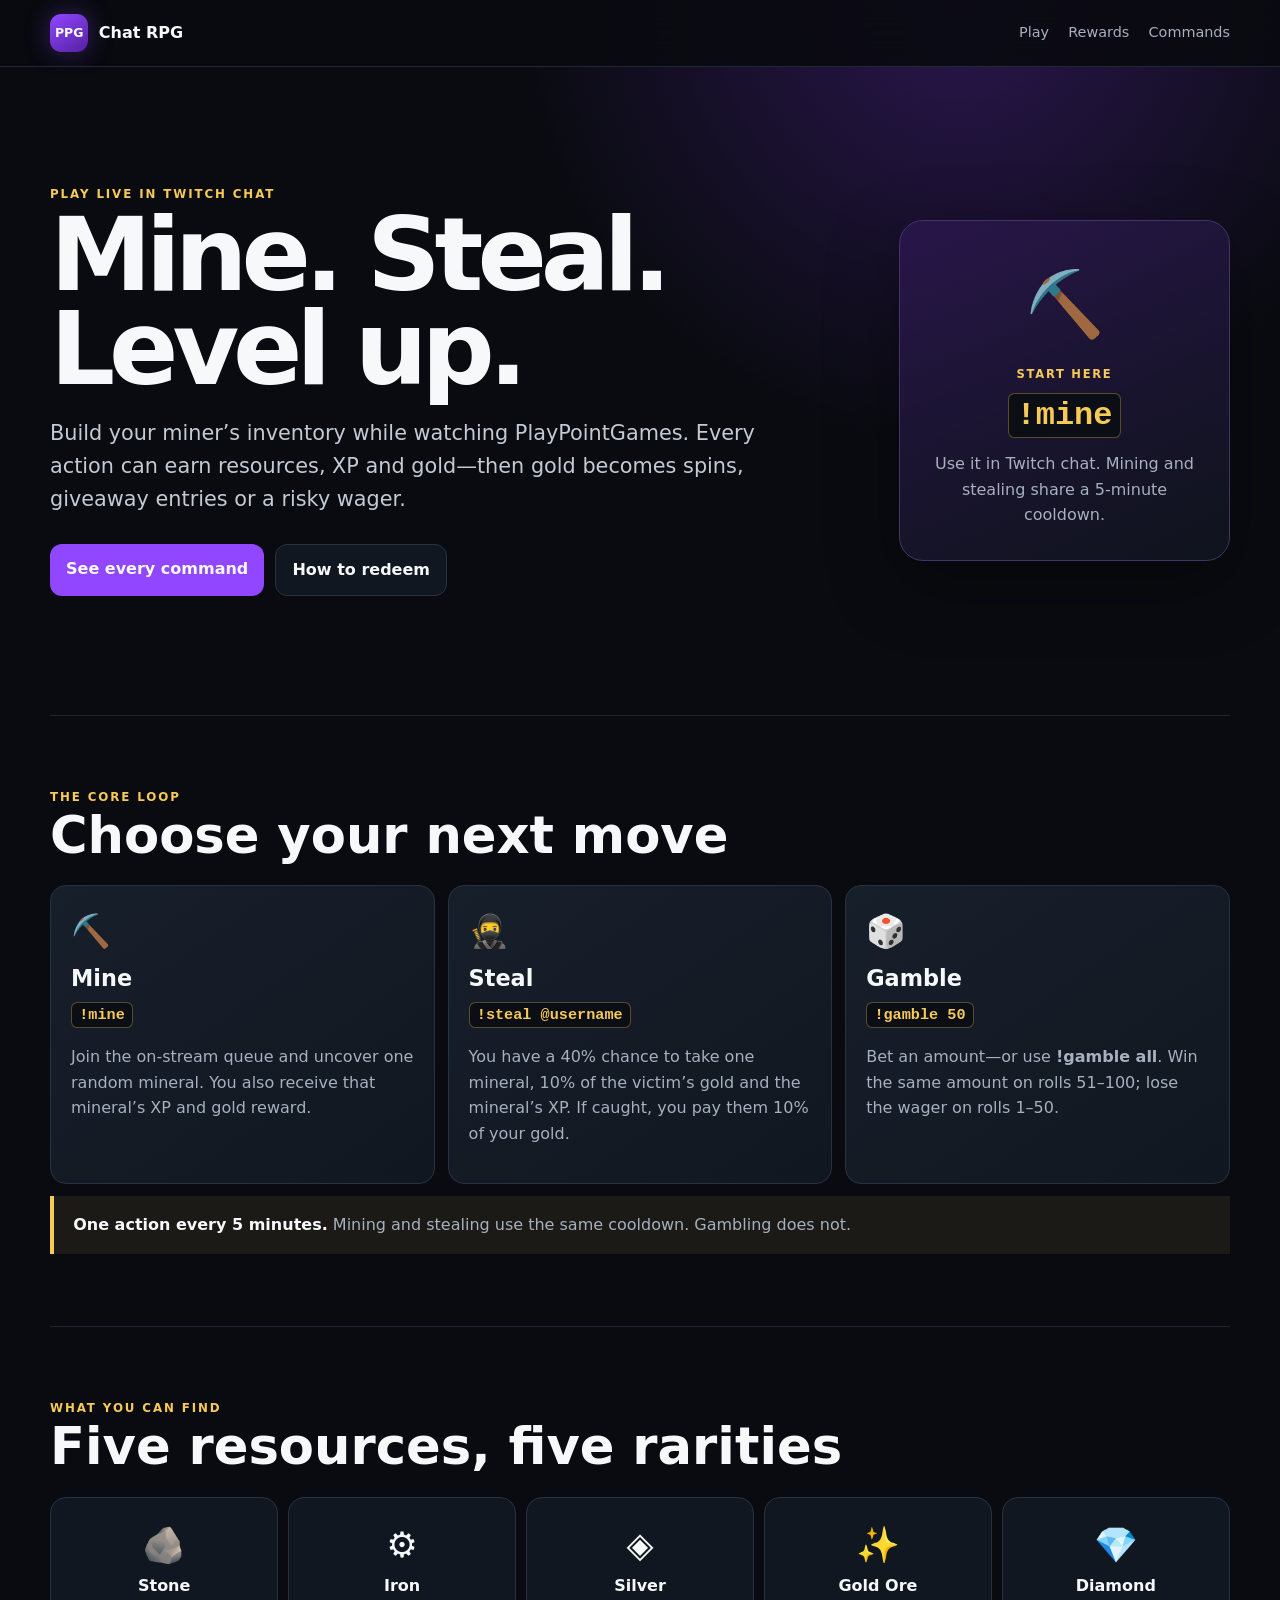
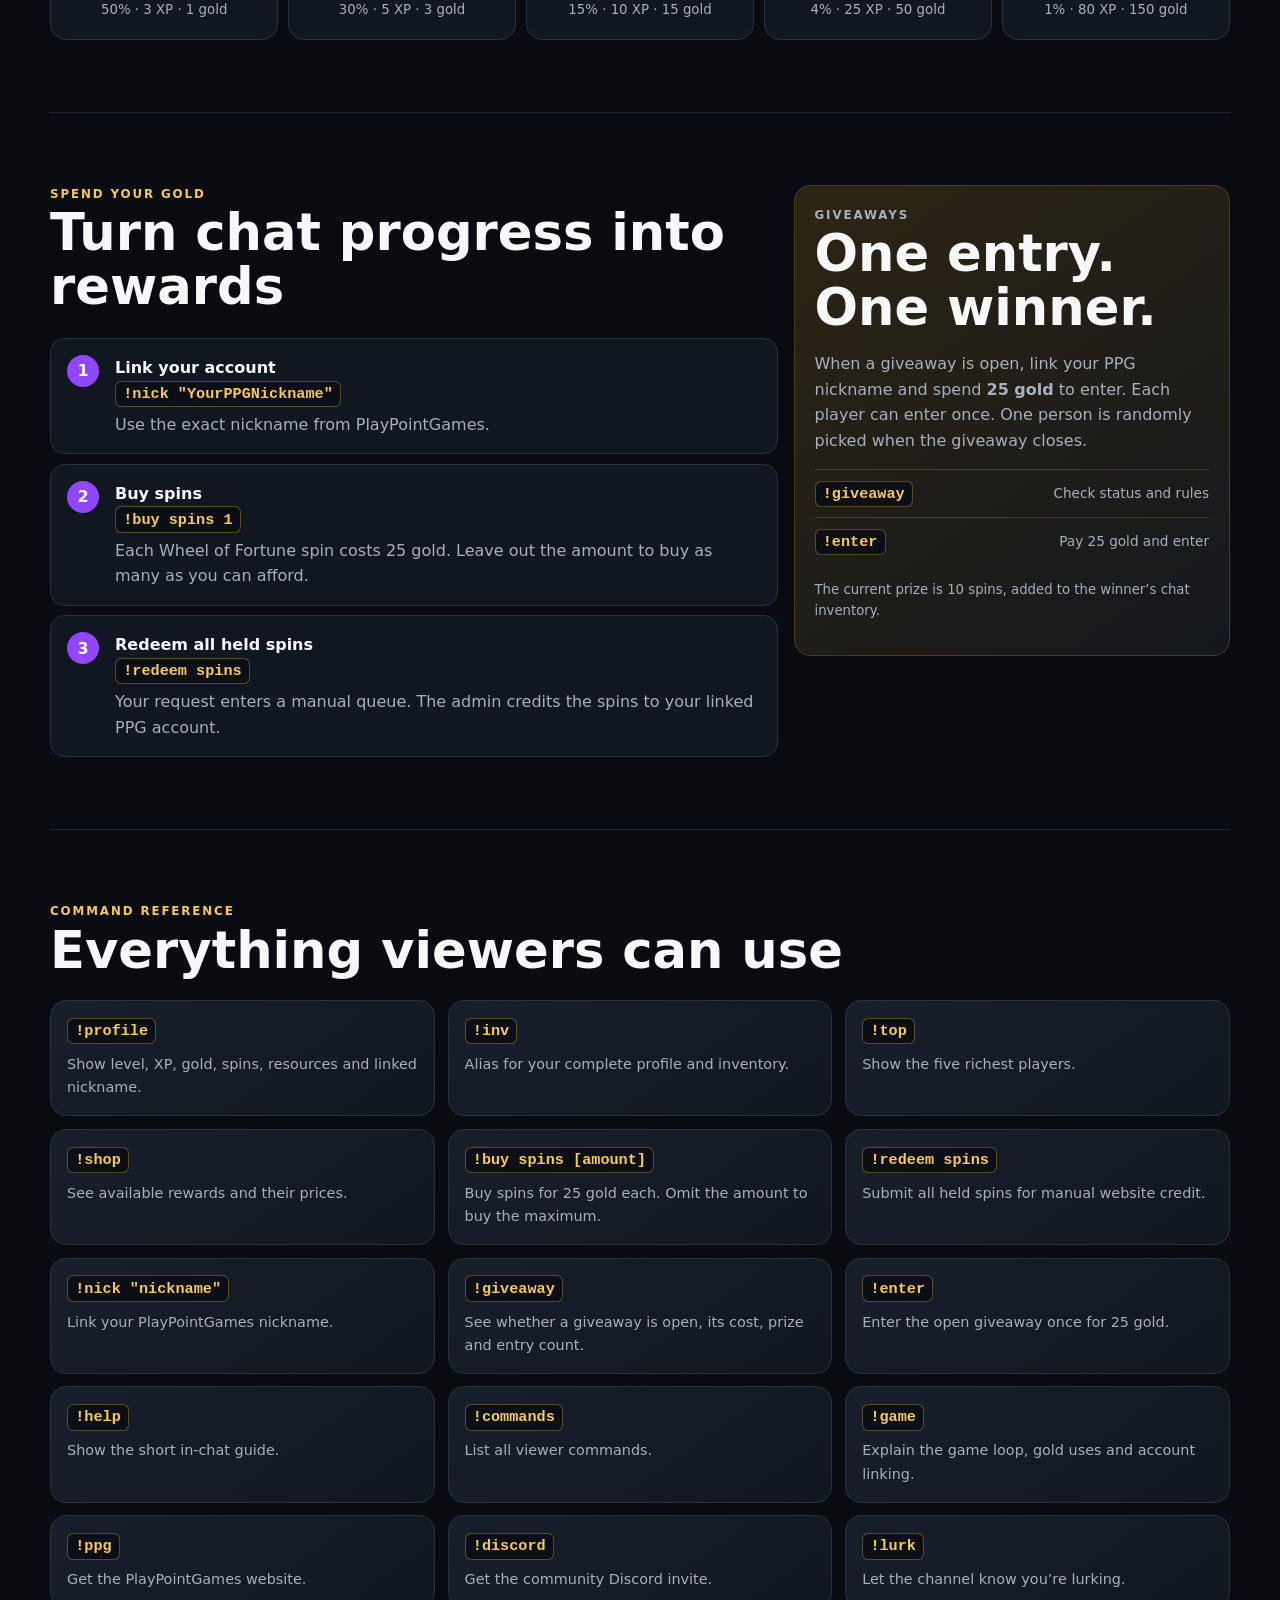
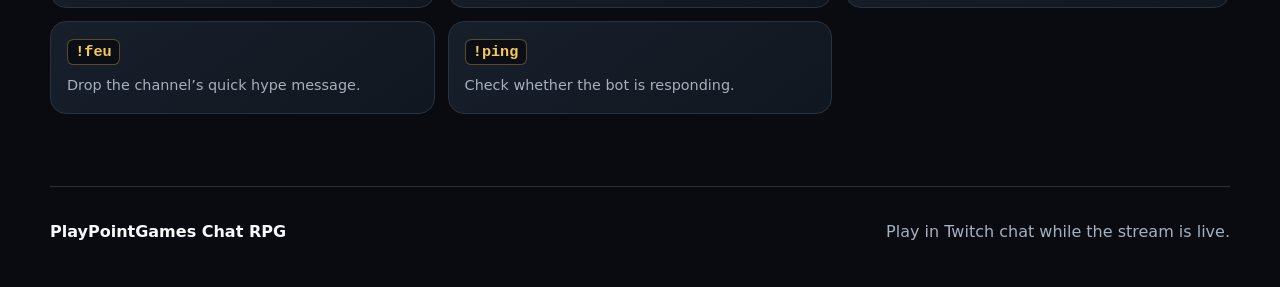
==== index.html @ ea5f5c4d "0.1 Twitch Panel + Page" ====
<!doctype html>
<html lang="en">
<head>
  <meta charset="utf-8">
  <meta name="viewport" content="width=device-width, initial-scale=1">
  <meta name="description" content="How to play the PlayPointGames Twitch chat mining RPG: mine, steal, level up, gamble, enter giveaways, buy spins and redeem them.">
  <meta name="theme-color" content="#0b0d12">
  <title>PlayPointGames Chat RPG Guide</title>
  <link rel="stylesheet" href="./game-guide.css">
</head>
<body>
  <header class="site-header">
    <a class="brand" href="#top" aria-label="PlayPointGames Chat RPG home"><span class="brand-mark">PPG</span><span>Chat RPG</span></a>
    <nav aria-label="Guide sections"><a href="#play">Play</a><a href="#rewards">Rewards</a><a href="#commands">Commands</a></nav>
  </header>

  <main id="top">
    <section class="hero">
      <div class="hero-copy">
        <p class="eyebrow">PLAY LIVE IN TWITCH CHAT</p>
        <h1>Mine. Steal. Level up.</h1>
        <p class="lede">Build your miner’s inventory while watching PlayPointGames. Every action can earn resources, XP and gold—then gold becomes spins, giveaway entries or a risky wager.</p>
        <div class="hero-actions"><a class="button primary" href="#commands">See every command</a><a class="button secondary" href="#redeem">How to redeem</a></div>
      </div>
      <div class="action-card" aria-label="Quick start">
        <div class="pickaxe">⛏️</div>
        <p>START HERE</p><code>!mine</code><span>Use it in Twitch chat. Mining and stealing share a 5-minute cooldown.</span>
      </div>
    </section>

    <section id="play" class="section">
      <div class="section-heading"><p class="eyebrow">THE CORE LOOP</p><h2>Choose your next move</h2></div>
      <div class="feature-grid">
        <article><span class="icon">⛏️</span><h3>Mine</h3><code>!mine</code><p>Join the on-stream queue and uncover one random mineral. You also receive that mineral’s XP and gold reward.</p></article>
        <article><span class="icon">🥷</span><h3>Steal</h3><code>!steal @username</code><p>You have a 40% chance to take one mineral, 10% of the victim’s gold and the mineral’s XP. If caught, you pay them 10% of your gold.</p></article>
        <article><span class="icon">🎲</span><h3>Gamble</h3><code>!gamble 50</code><p>Bet an amount—or use <strong>!gamble all</strong>. Win the same amount on rolls 51–100; lose the wager on rolls 1–50.</p></article>
      </div>
      <aside class="rule"><strong>One action every 5 minutes.</strong> Mining and stealing use the same cooldown. Gambling does not.</aside>
    </section>

    <section class="section minerals">
      <div class="section-heading"><p class="eyebrow">WHAT YOU CAN FIND</p><h2>Five resources, five rarities</h2></div>
      <div class="mineral-row">
        <article><span>🪨</span><strong>Stone</strong><small>50% · 3 XP · 1 gold</small></article>
        <article><span>⚙️</span><strong>Iron</strong><small>30% · 5 XP · 3 gold</small></article>
        <article><span>◈</span><strong>Silver</strong><small>15% · 10 XP · 15 gold</small></article>
        <article><span>✨</span><strong>Gold Ore</strong><small>4% · 25 XP · 50 gold</small></article>
        <article><span>💎</span><strong>Diamond</strong><small>1% · 80 XP · 150 gold</small></article>
      </div>
    </section>

    <section id="rewards" class="section split">
      <div>
        <p class="eyebrow">SPEND YOUR GOLD</p><h2>Turn chat progress into rewards</h2>
        <ol class="steps">
          <li><span>1</span><div><strong>Link your account</strong><code>!nick "YourPPGNickname"</code><p>Use the exact nickname from PlayPointGames.</p></div></li>
          <li><span>2</span><div><strong>Buy spins</strong><code>!buy spins 1</code><p>Each Wheel of Fortune spin costs 25 gold. Leave out the amount to buy as many as you can afford.</p></div></li>
          <li id="redeem"><span>3</span><div><strong>Redeem all held spins</strong><code>!redeem spins</code><p>Your request enters a manual queue. The admin credits the spins to your linked PPG account.</p></div></li>
        </ol>
      </div>
      <article class="giveaway-card"><p class="eyebrow">GIVEAWAYS</p><h2>One entry. One winner.</h2><p>When a giveaway is open, link your PPG nickname and spend <strong>25 gold</strong> to enter. Each player can enter once. One person is randomly picked when the giveaway closes.</p><div class="command-pair"><code>!giveaway</code><span>Check status and rules</span></div><div class="command-pair"><code>!enter</code><span>Pay 25 gold and enter</span></div><p class="fine-print">The current prize is 10 spins, added to the winner’s chat inventory.</p></article>
    </section>

    <section id="commands" class="section">
      <div class="section-heading"><p class="eyebrow">COMMAND REFERENCE</p><h2>Everything viewers can use</h2></div>
      <div class="command-grid">
        <article><code>!profile</code><p>Show level, XP, gold, spins, resources and linked nickname.</p></article>
        <article><code>!inv</code><p>Alias for your complete profile and inventory.</p></article>
        <article><code>!top</code><p>Show the five richest players.</p></article>
        <article><code>!shop</code><p>See available rewards and their prices.</p></article>
        <article><code>!buy spins [amount]</code><p>Buy spins for 25 gold each. Omit the amount to buy the maximum.</p></article>
        <article><code>!redeem spins</code><p>Submit all held spins for manual website credit.</p></article>
        <article><code>!nick "nickname"</code><p>Link your PlayPointGames nickname.</p></article>
        <article><code>!giveaway</code><p>See whether a giveaway is open, its cost, prize and entry count.</p></article>
        <article><code>!enter</code><p>Enter the open giveaway once for 25 gold.</p></article>
        <article><code>!help</code><p>Show the short in-chat guide.</p></article>
        <article><code>!commands</code><p>List all viewer commands.</p></article>
        <article><code>!game</code><p>Explain the game loop, gold uses and account linking.</p></article>
        <article><code>!ppg</code><p>Get the PlayPointGames website.</p></article>
        <article><code>!discord</code><p>Get the community Discord invite.</p></article>
        <article><code>!lurk</code><p>Let the channel know you’re lurking.</p></article>
        <article><code>!feu</code><p>Drop the channel’s quick hype message.</p></article>
        <article><code>!ping</code><p>Check whether the bot is responding.</p></article>
      </div>
    </section>
  </main>

  <footer><strong>PlayPointGames Chat RPG</strong><span>Play in Twitch chat while the stream is live.</span></footer>
</body>
</html>
---- game-guide.css ----
:root{color-scheme:dark;--bg:#090b10;--surface:#111720;--surface2:#171f2b;--line:#283342;--text:#f7f8fa;--muted:#a6b0be;--gold:#f7c957;--purple:#9147ff;--green:#6ee7a8;font:16px/1.6 Inter,Segoe UI,system-ui,sans-serif;scroll-behavior:smooth}*{box-sizing:border-box}body{margin:0;background:radial-gradient(circle at 75% 0,#2a164d 0,transparent 28rem),var(--bg);color:var(--text)}a{color:inherit}.site-header{position:sticky;top:0;z-index:10;display:flex;align-items:center;justify-content:space-between;padding:.85rem max(1rem,calc((100% - 1180px)/2));background:rgba(9,11,16,.9);border-bottom:1px solid rgba(40,51,66,.75);backdrop-filter:blur(16px)}.brand{display:flex;align-items:center;gap:.65rem;text-decoration:none;font-weight:800}.brand-mark{display:grid;place-items:center;width:2.4rem;height:2.4rem;border-radius:.7rem;background:linear-gradient(145deg,var(--purple),#5321a0);font-size:.78rem;box-shadow:0 0 24px rgba(145,71,255,.35)}nav{display:flex;gap:1.2rem}nav a{color:var(--muted);font-size:.9rem;text-decoration:none}nav a:hover{color:var(--text)}main{width:min(1180px,calc(100% - 2rem));margin:auto}.hero{min-height:72vh;display:grid;grid-template-columns:minmax(0,1.4fr) minmax(260px,.6fr);align-items:center;gap:clamp(2rem,6vw,6rem);padding:5rem 0}.eyebrow{margin:0;color:var(--gold);font-size:.74rem;font-weight:850;letter-spacing:.16em}.hero h1{max-width:800px;margin:.25rem 0 1rem;font-size:clamp(3rem,8vw,6.8rem);line-height:.92;letter-spacing:-.06em}.lede{max-width:710px;color:#c3cad4;font-size:clamp(1.05rem,2vw,1.3rem)}.hero-actions{display:flex;gap:.7rem;margin-top:1.7rem}.button{padding:.78rem 1rem;border-radius:.75rem;text-decoration:none;font-weight:800}.button.primary{background:var(--purple)}.button.secondary{border:1px solid var(--line);background:var(--surface)}.action-card{display:flex;flex-direction:column;align-items:center;padding:2rem 1.4rem;border:1px solid #443367;border-radius:1.5rem;background:linear-gradient(155deg,rgba(42,22,77,.88),rgba(15,20,28,.95));box-shadow:0 22px 70px rgba(0,0,0,.35)}.pickaxe{font-size:4rem}.action-card p{margin:.6rem 0;color:var(--gold);font-size:.72rem;font-weight:850;letter-spacing:.15em}.action-card code{font-size:2rem}.action-card span{margin-top:.8rem;color:var(--muted);text-align:center}.section{padding:4.5rem 0;border-top:1px solid rgba(40,51,66,.65)}.section-heading{margin-bottom:1.4rem}.section h2{margin:.15rem 0;font-size:clamp(2rem,4vw,3.2rem);line-height:1.05}.feature-grid,.command-grid{display:grid;grid-template-columns:repeat(3,minmax(0,1fr));gap:.8rem}.feature-grid article,.command-grid article,.giveaway-card{padding:1.25rem;border:1px solid var(--line);border-radius:1rem;background:linear-gradient(145deg,var(--surface2),var(--surface))}.feature-grid h3{margin:.25rem 0;font-size:1.4rem}.feature-grid p,.command-grid p,.giveaway-card p{color:var(--muted)}.icon{font-size:2rem}code{display:inline-block;padding:.2rem .45rem;border:1px solid rgba(247,201,87,.32);border-radius:.4rem;background:#0b0f15;color:var(--gold);font:700 .95em Consolas,monospace}.rule{margin-top:.8rem;padding:1rem 1.2rem;border-left:4px solid var(--gold);background:rgba(247,201,87,.08);color:var(--muted)}.rule strong{color:var(--text)}.mineral-row{display:grid;grid-template-columns:repeat(5,minmax(0,1fr));gap:.6rem}.mineral-row article{display:flex;flex-direction:column;align-items:center;padding:1.2rem .7rem;border:1px solid var(--line);border-radius:1rem;background:var(--surface);text-align:center}.mineral-row span{font-size:2.2rem}.mineral-row small{color:var(--muted)}.split{display:grid;grid-template-columns:minmax(0,1.25fr) minmax(300px,.75fr);gap:1rem}.steps{display:grid;gap:.6rem;margin:1.5rem 0 0;padding:0;list-style:none}.steps li{display:flex;gap:1rem;padding:1rem;border:1px solid var(--line);border-radius:.9rem;background:var(--surface)}.steps li>span{display:grid;place-items:center;flex:0 0 2rem;height:2rem;border-radius:50%;background:var(--purple);font-weight:900}.steps strong,.steps code{display:block;width:max-content}.steps p{margin:.3rem 0 0;color:var(--muted)}.giveaway-card{align-self:start;border-color:#4c3c19;background:linear-gradient(145deg,#2d2513,#14171d)}.command-pair{display:flex;align-items:center;justify-content:space-between;gap:.6rem;padding:.65rem 0;border-top:1px solid rgba(247,201,87,.18)}.command-pair span{color:var(--muted);font-size:.85rem}.fine-print{font-size:.83rem}.command-grid article{padding:1rem}.command-grid p{margin:.55rem 0 0;font-size:.9rem}footer{display:flex;justify-content:space-between;gap:1rem;width:min(1180px,calc(100% - 2rem));margin:auto;padding:2rem 0 3rem;border-top:1px solid var(--line);color:var(--muted)}footer strong{color:var(--text)}@media(max-width:800px){.hero,.split{grid-template-columns:1fr}.hero{padding:3.5rem 0}.action-card{max-width:420px}.feature-grid,.command-grid{grid-template-columns:1fr 1fr}.mineral-row{grid-template-columns:repeat(2,1fr)}nav{display:none}}@media(max-width:520px){main{width:min(100% - 1rem,1180px)}.feature-grid,.command-grid{grid-template-columns:1fr}.hero h1{font-size:3.4rem}.hero-actions{align-items:stretch;flex-direction:column}.button{text-align:center}.mineral-row{grid-template-columns:1fr 1fr}.site-header{padding:.7rem}.command-pair{align-items:flex-start;flex-direction:column}footer{flex-direction:column}}
.panel-view{background:linear-gradient(165deg,#171023,#090b10);font-size:14px}.panel-view main{width:100%;max-width:318px;min-height:496px;padding:10px}.panel-view header{display:flex;align-items:center;gap:9px;margin-bottom:9px}.panel-view header .brand-mark{flex:0 0 38px}.panel-view h1{margin:0;font-size:1.25rem;line-height:1}.panel-actions{display:grid;grid-template-columns:1fr 1fr;gap:6px}.panel-actions article{min-height:82px;padding:8px;border:1px solid var(--line);border-radius:9px;background:rgba(17,23,32,.9)}.panel-actions p{margin:5px 0 0;color:var(--muted);font-size:.76rem;line-height:1.25}.panel-actions code{font-size:.77rem}.panel-reward,.panel-giveaway{display:grid;gap:4px;margin-top:7px;padding:8px;border:1px solid #443367;border-radius:9px;background:rgba(42,22,77,.4)}.panel-giveaway{border-color:#5a481c;background:rgba(66,52,18,.35)}.panel-reward code,.panel-giveaway code{width:max-content;font-size:.75rem}.panel-reward strong,.panel-giveaway strong{font-size:.86rem}.panel-giveaway span{color:var(--muted);font-size:.73rem}.panel-link{display:block;margin-top:7px;padding:7px;border-radius:8px;background:var(--purple);text-align:center;text-decoration:none;font-weight:800;font-size:.8rem}
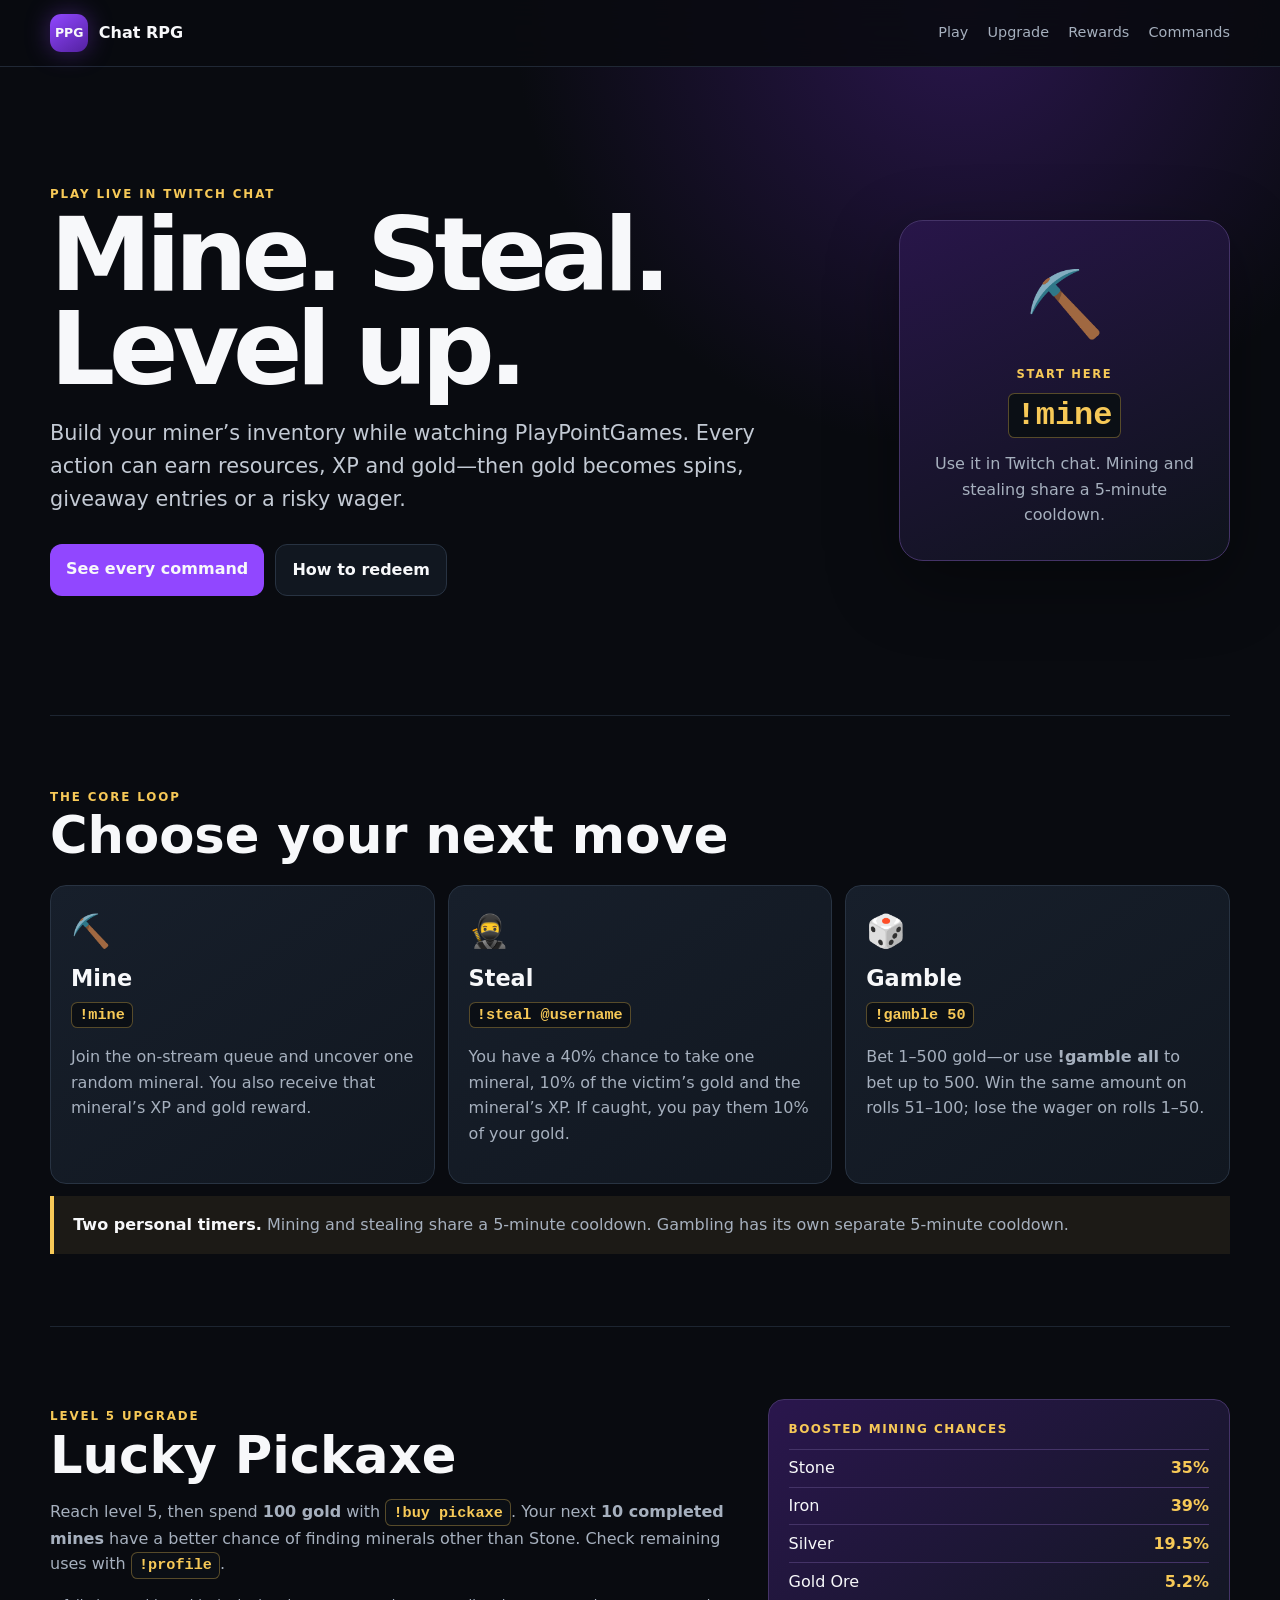
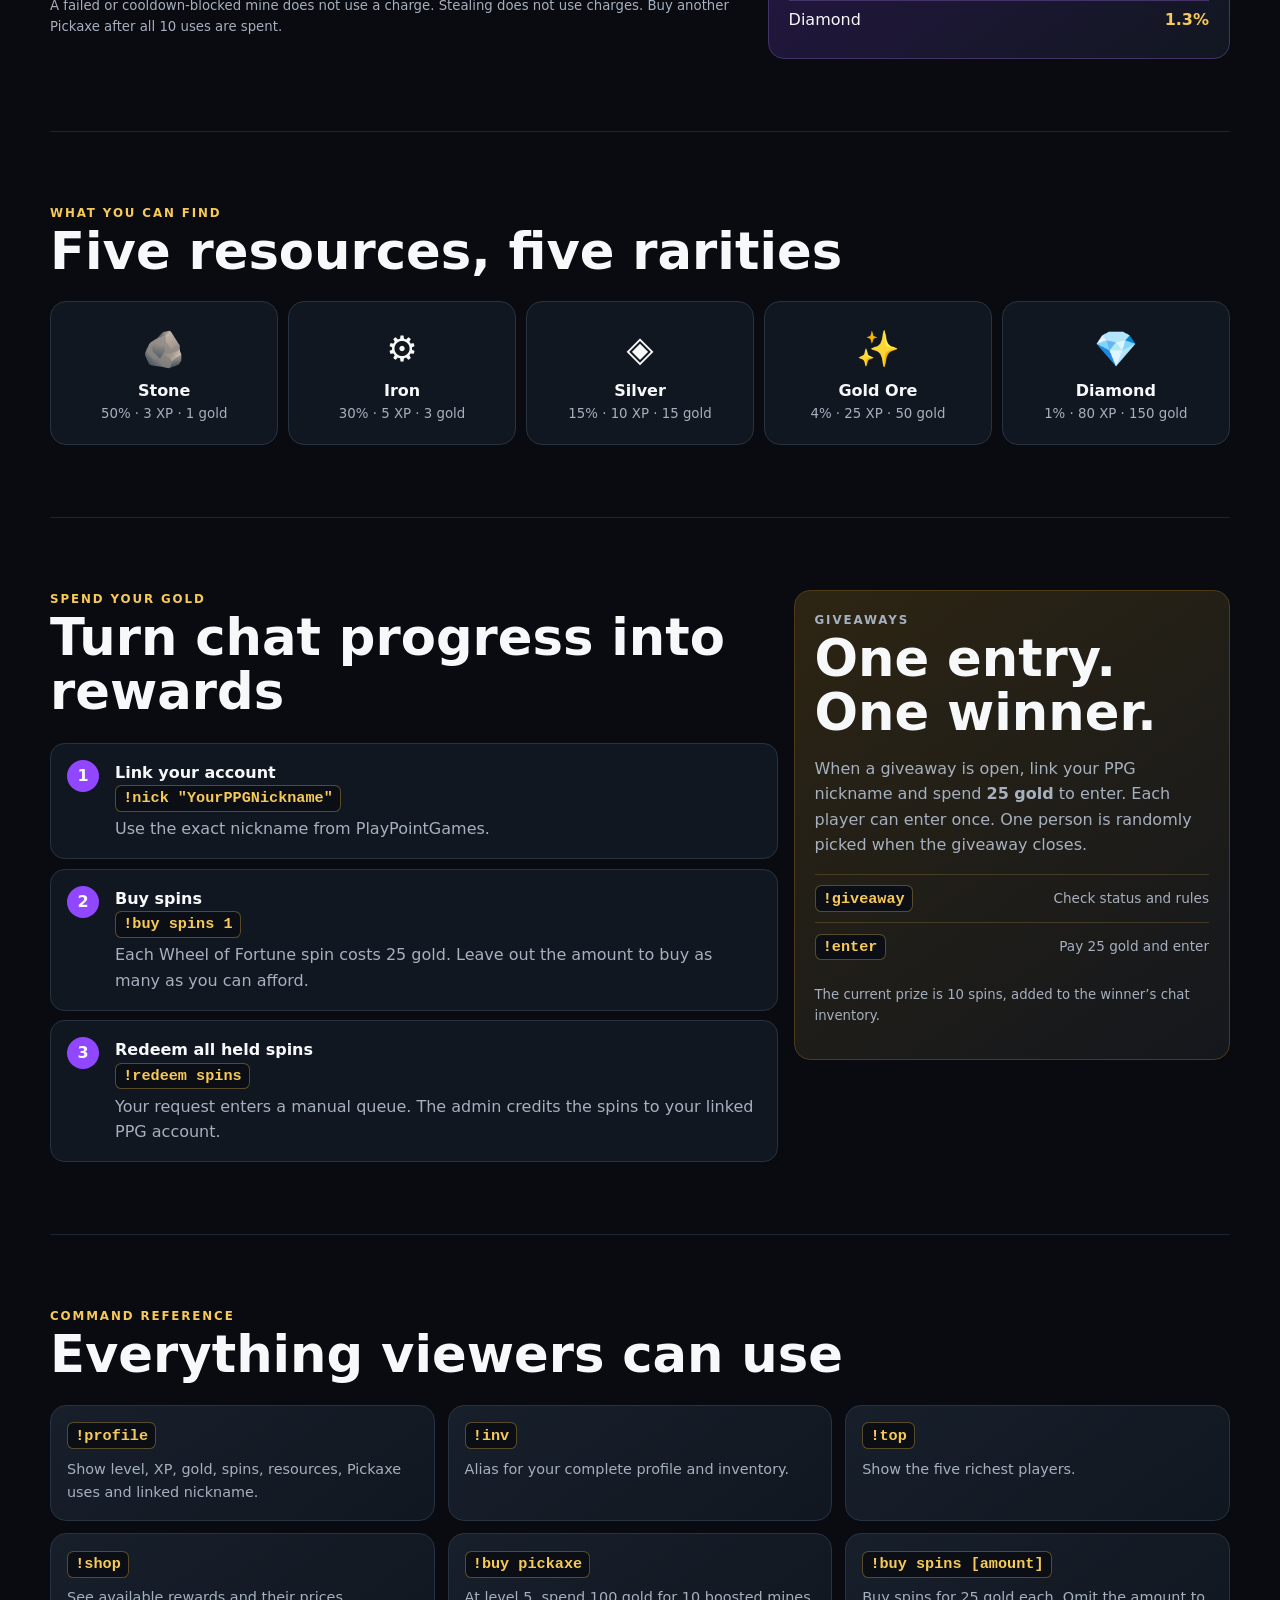
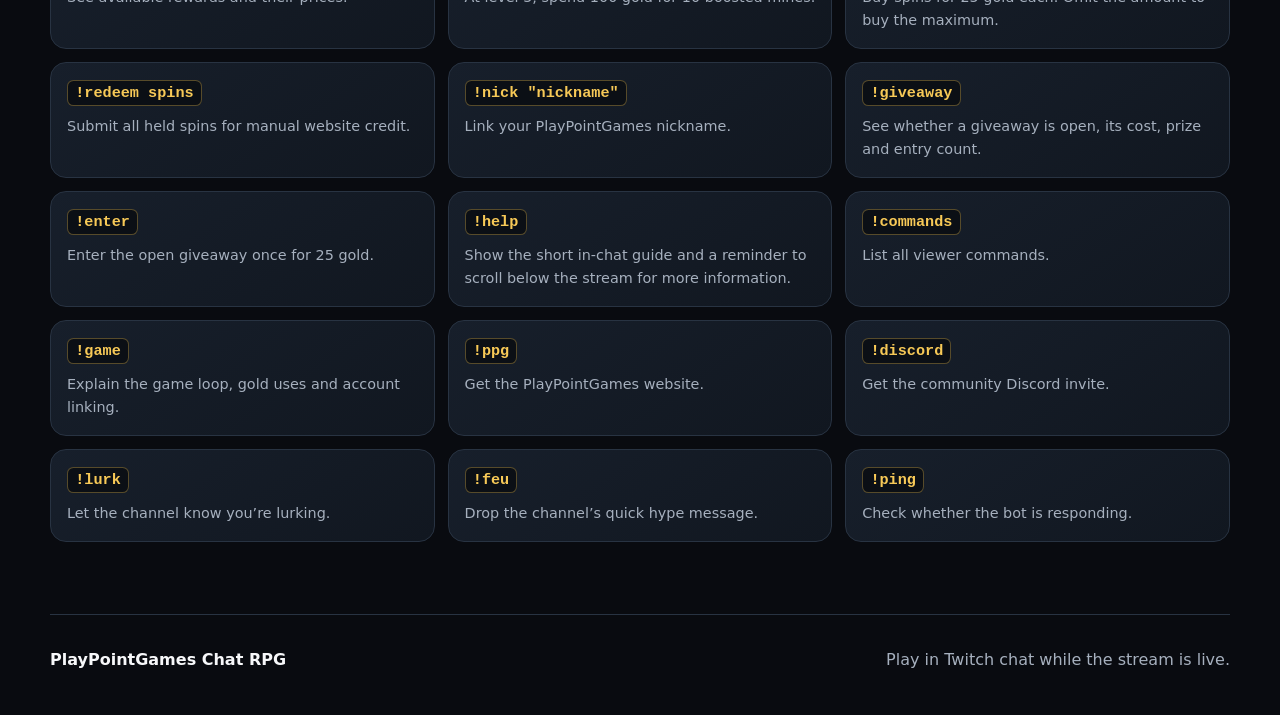
==== commit cb7e388a: "0.2 updates" ====
--- a/index.html
+++ b/index.html
@@ -11,7 +11,7 @@
 <body>
   <header class="site-header">
     <a class="brand" href="#top" aria-label="PlayPointGames Chat RPG home"><span class="brand-mark">PPG</span><span>Chat RPG</span></a>
-    <nav aria-label="Guide sections"><a href="#play">Play</a><a href="#rewards">Rewards</a><a href="#commands">Commands</a></nav>
+    <nav aria-label="Guide sections"><a href="#play">Play</a><a href="#upgrade">Upgrade</a><a href="#rewards">Rewards</a><a href="#commands">Commands</a></nav>
   </header>
 
   <main id="top">
@@ -33,9 +33,25 @@
       <div class="feature-grid">
         <article><span class="icon">⛏️</span><h3>Mine</h3><code>!mine</code><p>Join the on-stream queue and uncover one random mineral. You also receive that mineral’s XP and gold reward.</p></article>
         <article><span class="icon">🥷</span><h3>Steal</h3><code>!steal @username</code><p>You have a 40% chance to take one mineral, 10% of the victim’s gold and the mineral’s XP. If caught, you pay them 10% of your gold.</p></article>
-        <article><span class="icon">🎲</span><h3>Gamble</h3><code>!gamble 50</code><p>Bet an amount—or use <strong>!gamble all</strong>. Win the same amount on rolls 51–100; lose the wager on rolls 1–50.</p></article>
+        <article><span class="icon">🎲</span><h3>Gamble</h3><code>!gamble 50</code><p>Bet 1–500 gold—or use <strong>!gamble all</strong> to bet up to 500. Win the same amount on rolls 51–100; lose the wager on rolls 1–50.</p></article>
       </div>
-      <aside class="rule"><strong>One action every 5 minutes.</strong> Mining and stealing use the same cooldown. Gambling does not.</aside>
+      <aside class="rule"><strong>Two personal timers.</strong> Mining and stealing share a 5-minute cooldown. Gambling has its own separate 5-minute cooldown.</aside>
+    </section>
+
+    <section id="upgrade" class="section upgrade-section">
+      <div>
+        <p class="eyebrow">LEVEL 5 UPGRADE</p><h2>Lucky Pickaxe</h2>
+        <p>Reach level 5, then spend <strong>100 gold</strong> with <code>!buy pickaxe</code>. Your next <strong>10 completed mines</strong> have a better chance of finding minerals other than Stone. Check remaining uses with <code>!profile</code>.</p>
+        <p class="fine-print">A failed or cooldown-blocked mine does not use a charge. Stealing does not use charges. Buy another Pickaxe after all 10 uses are spent.</p>
+      </div>
+      <div class="upgrade-card" aria-label="Lucky Pickaxe mining chances">
+        <strong>BOOSTED MINING CHANCES</strong>
+        <div><span>Stone</span><b>35%</b></div>
+        <div><span>Iron</span><b>39%</b></div>
+        <div><span>Silver</span><b>19.5%</b></div>
+        <div><span>Gold Ore</span><b>5.2%</b></div>
+        <div><span>Diamond</span><b>1.3%</b></div>
+      </div>
     </section>
 
     <section class="section minerals">
@@ -64,16 +80,17 @@
     <section id="commands" class="section">
       <div class="section-heading"><p class="eyebrow">COMMAND REFERENCE</p><h2>Everything viewers can use</h2></div>
       <div class="command-grid">
-        <article><code>!profile</code><p>Show level, XP, gold, spins, resources and linked nickname.</p></article>
+        <article><code>!profile</code><p>Show level, XP, gold, spins, resources, Pickaxe uses and linked nickname.</p></article>
         <article><code>!inv</code><p>Alias for your complete profile and inventory.</p></article>
         <article><code>!top</code><p>Show the five richest players.</p></article>
         <article><code>!shop</code><p>See available rewards and their prices.</p></article>
+        <article><code>!buy pickaxe</code><p>At level 5, spend 100 gold for 10 boosted mines.</p></article>
         <article><code>!buy spins [amount]</code><p>Buy spins for 25 gold each. Omit the amount to buy the maximum.</p></article>
         <article><code>!redeem spins</code><p>Submit all held spins for manual website credit.</p></article>
         <article><code>!nick "nickname"</code><p>Link your PlayPointGames nickname.</p></article>
         <article><code>!giveaway</code><p>See whether a giveaway is open, its cost, prize and entry count.</p></article>
         <article><code>!enter</code><p>Enter the open giveaway once for 25 gold.</p></article>
-        <article><code>!help</code><p>Show the short in-chat guide.</p></article>
+        <article><code>!help</code><p>Show the short in-chat guide and a reminder to scroll below the stream for more information.</p></article>
         <article><code>!commands</code><p>List all viewer commands.</p></article>
         <article><code>!game</code><p>Explain the game loop, gold uses and account linking.</p></article>
         <article><code>!ppg</code><p>Get the PlayPointGames website.</p></article>
--- a/game-guide.css
+++ b/game-guide.css
@@ -1,2 +1,3 @@
 :root{color-scheme:dark;--bg:#090b10;--surface:#111720;--surface2:#171f2b;--line:#283342;--text:#f7f8fa;--muted:#a6b0be;--gold:#f7c957;--purple:#9147ff;--green:#6ee7a8;font:16px/1.6 Inter,Segoe UI,system-ui,sans-serif;scroll-behavior:smooth}*{box-sizing:border-box}body{margin:0;background:radial-gradient(circle at 75% 0,#2a164d 0,transparent 28rem),var(--bg);color:var(--text)}a{color:inherit}.site-header{position:sticky;top:0;z-index:10;display:flex;align-items:center;justify-content:space-between;padding:.85rem max(1rem,calc((100% - 1180px)/2));background:rgba(9,11,16,.9);border-bottom:1px solid rgba(40,51,66,.75);backdrop-filter:blur(16px)}.brand{display:flex;align-items:center;gap:.65rem;text-decoration:none;font-weight:800}.brand-mark{display:grid;place-items:center;width:2.4rem;height:2.4rem;border-radius:.7rem;background:linear-gradient(145deg,var(--purple),#5321a0);font-size:.78rem;box-shadow:0 0 24px rgba(145,71,255,.35)}nav{display:flex;gap:1.2rem}nav a{color:var(--muted);font-size:.9rem;text-decoration:none}nav a:hover{color:var(--text)}main{width:min(1180px,calc(100% - 2rem));margin:auto}.hero{min-height:72vh;display:grid;grid-template-columns:minmax(0,1.4fr) minmax(260px,.6fr);align-items:center;gap:clamp(2rem,6vw,6rem);padding:5rem 0}.eyebrow{margin:0;color:var(--gold);font-size:.74rem;font-weight:850;letter-spacing:.16em}.hero h1{max-width:800px;margin:.25rem 0 1rem;font-size:clamp(3rem,8vw,6.8rem);line-height:.92;letter-spacing:-.06em}.lede{max-width:710px;color:#c3cad4;font-size:clamp(1.05rem,2vw,1.3rem)}.hero-actions{display:flex;gap:.7rem;margin-top:1.7rem}.button{padding:.78rem 1rem;border-radius:.75rem;text-decoration:none;font-weight:800}.button.primary{background:var(--purple)}.button.secondary{border:1px solid var(--line);background:var(--surface)}.action-card{display:flex;flex-direction:column;align-items:center;padding:2rem 1.4rem;border:1px solid #443367;border-radius:1.5rem;background:linear-gradient(155deg,rgba(42,22,77,.88),rgba(15,20,28,.95));box-shadow:0 22px 70px rgba(0,0,0,.35)}.pickaxe{font-size:4rem}.action-card p{margin:.6rem 0;color:var(--gold);font-size:.72rem;font-weight:850;letter-spacing:.15em}.action-card code{font-size:2rem}.action-card span{margin-top:.8rem;color:var(--muted);text-align:center}.section{padding:4.5rem 0;border-top:1px solid rgba(40,51,66,.65)}.section-heading{margin-bottom:1.4rem}.section h2{margin:.15rem 0;font-size:clamp(2rem,4vw,3.2rem);line-height:1.05}.feature-grid,.command-grid{display:grid;grid-template-columns:repeat(3,minmax(0,1fr));gap:.8rem}.feature-grid article,.command-grid article,.giveaway-card{padding:1.25rem;border:1px solid var(--line);border-radius:1rem;background:linear-gradient(145deg,var(--surface2),var(--surface))}.feature-grid h3{margin:.25rem 0;font-size:1.4rem}.feature-grid p,.command-grid p,.giveaway-card p{color:var(--muted)}.icon{font-size:2rem}code{display:inline-block;padding:.2rem .45rem;border:1px solid rgba(247,201,87,.32);border-radius:.4rem;background:#0b0f15;color:var(--gold);font:700 .95em Consolas,monospace}.rule{margin-top:.8rem;padding:1rem 1.2rem;border-left:4px solid var(--gold);background:rgba(247,201,87,.08);color:var(--muted)}.rule strong{color:var(--text)}.mineral-row{display:grid;grid-template-columns:repeat(5,minmax(0,1fr));gap:.6rem}.mineral-row article{display:flex;flex-direction:column;align-items:center;padding:1.2rem .7rem;border:1px solid var(--line);border-radius:1rem;background:var(--surface);text-align:center}.mineral-row span{font-size:2.2rem}.mineral-row small{color:var(--muted)}.split{display:grid;grid-template-columns:minmax(0,1.25fr) minmax(300px,.75fr);gap:1rem}.steps{display:grid;gap:.6rem;margin:1.5rem 0 0;padding:0;list-style:none}.steps li{display:flex;gap:1rem;padding:1rem;border:1px solid var(--line);border-radius:.9rem;background:var(--surface)}.steps li>span{display:grid;place-items:center;flex:0 0 2rem;height:2rem;border-radius:50%;background:var(--purple);font-weight:900}.steps strong,.steps code{display:block;width:max-content}.steps p{margin:.3rem 0 0;color:var(--muted)}.giveaway-card{align-self:start;border-color:#4c3c19;background:linear-gradient(145deg,#2d2513,#14171d)}.command-pair{display:flex;align-items:center;justify-content:space-between;gap:.6rem;padding:.65rem 0;border-top:1px solid rgba(247,201,87,.18)}.command-pair span{color:var(--muted);font-size:.85rem}.fine-print{font-size:.83rem}.command-grid article{padding:1rem}.command-grid p{margin:.55rem 0 0;font-size:.9rem}footer{display:flex;justify-content:space-between;gap:1rem;width:min(1180px,calc(100% - 2rem));margin:auto;padding:2rem 0 3rem;border-top:1px solid var(--line);color:var(--muted)}footer strong{color:var(--text)}@media(max-width:800px){.hero,.split{grid-template-columns:1fr}.hero{padding:3.5rem 0}.action-card{max-width:420px}.feature-grid,.command-grid{grid-template-columns:1fr 1fr}.mineral-row{grid-template-columns:repeat(2,1fr)}nav{display:none}}@media(max-width:520px){main{width:min(100% - 1rem,1180px)}.feature-grid,.command-grid{grid-template-columns:1fr}.hero h1{font-size:3.4rem}.hero-actions{align-items:stretch;flex-direction:column}.button{text-align:center}.mineral-row{grid-template-columns:1fr 1fr}.site-header{padding:.7rem}.command-pair{align-items:flex-start;flex-direction:column}footer{flex-direction:column}}
 .panel-view{background:linear-gradient(165deg,#171023,#090b10);font-size:14px}.panel-view main{width:100%;max-width:318px;min-height:496px;padding:10px}.panel-view header{display:flex;align-items:center;gap:9px;margin-bottom:9px}.panel-view header .brand-mark{flex:0 0 38px}.panel-view h1{margin:0;font-size:1.25rem;line-height:1}.panel-actions{display:grid;grid-template-columns:1fr 1fr;gap:6px}.panel-actions article{min-height:82px;padding:8px;border:1px solid var(--line);border-radius:9px;background:rgba(17,23,32,.9)}.panel-actions p{margin:5px 0 0;color:var(--muted);font-size:.76rem;line-height:1.25}.panel-actions code{font-size:.77rem}.panel-reward,.panel-giveaway{display:grid;gap:4px;margin-top:7px;padding:8px;border:1px solid #443367;border-radius:9px;background:rgba(42,22,77,.4)}.panel-giveaway{border-color:#5a481c;background:rgba(66,52,18,.35)}.panel-reward code,.panel-giveaway code{width:max-content;font-size:.75rem}.panel-reward strong,.panel-giveaway strong{font-size:.86rem}.panel-giveaway span{color:var(--muted);font-size:.73rem}.panel-link{display:block;margin-top:7px;padding:7px;border-radius:8px;background:var(--purple);text-align:center;text-decoration:none;font-weight:800;font-size:.8rem}
+.upgrade-section{display:grid;grid-template-columns:minmax(0,1.2fr) minmax(250px,.8fr);gap:1.5rem;align-items:center}.upgrade-section>div>p:not(.eyebrow){color:var(--muted)}.upgrade-card{padding:1.25rem;border:1px solid #443367;border-radius:1rem;background:linear-gradient(145deg,#2a164d,var(--surface))}.upgrade-card>strong{display:block;margin-bottom:.6rem;color:var(--gold);font-size:.75rem;letter-spacing:.12em}.upgrade-card>div{display:flex;justify-content:space-between;gap:1rem;padding:.35rem 0;border-top:1px solid #443367}.upgrade-card b{color:var(--gold)}.panel-upgrade{display:grid;gap:3px;margin-top:7px;padding:8px;border:1px solid #443367;border-radius:9px;background:rgba(42,22,77,.4)}.panel-upgrade strong{font-size:.86rem}.panel-upgrade span{color:var(--muted);font-size:.73rem}.panel-upgrade code{width:max-content;font-size:.75rem}@media(max-width:800px){.upgrade-section{grid-template-columns:1fr}}
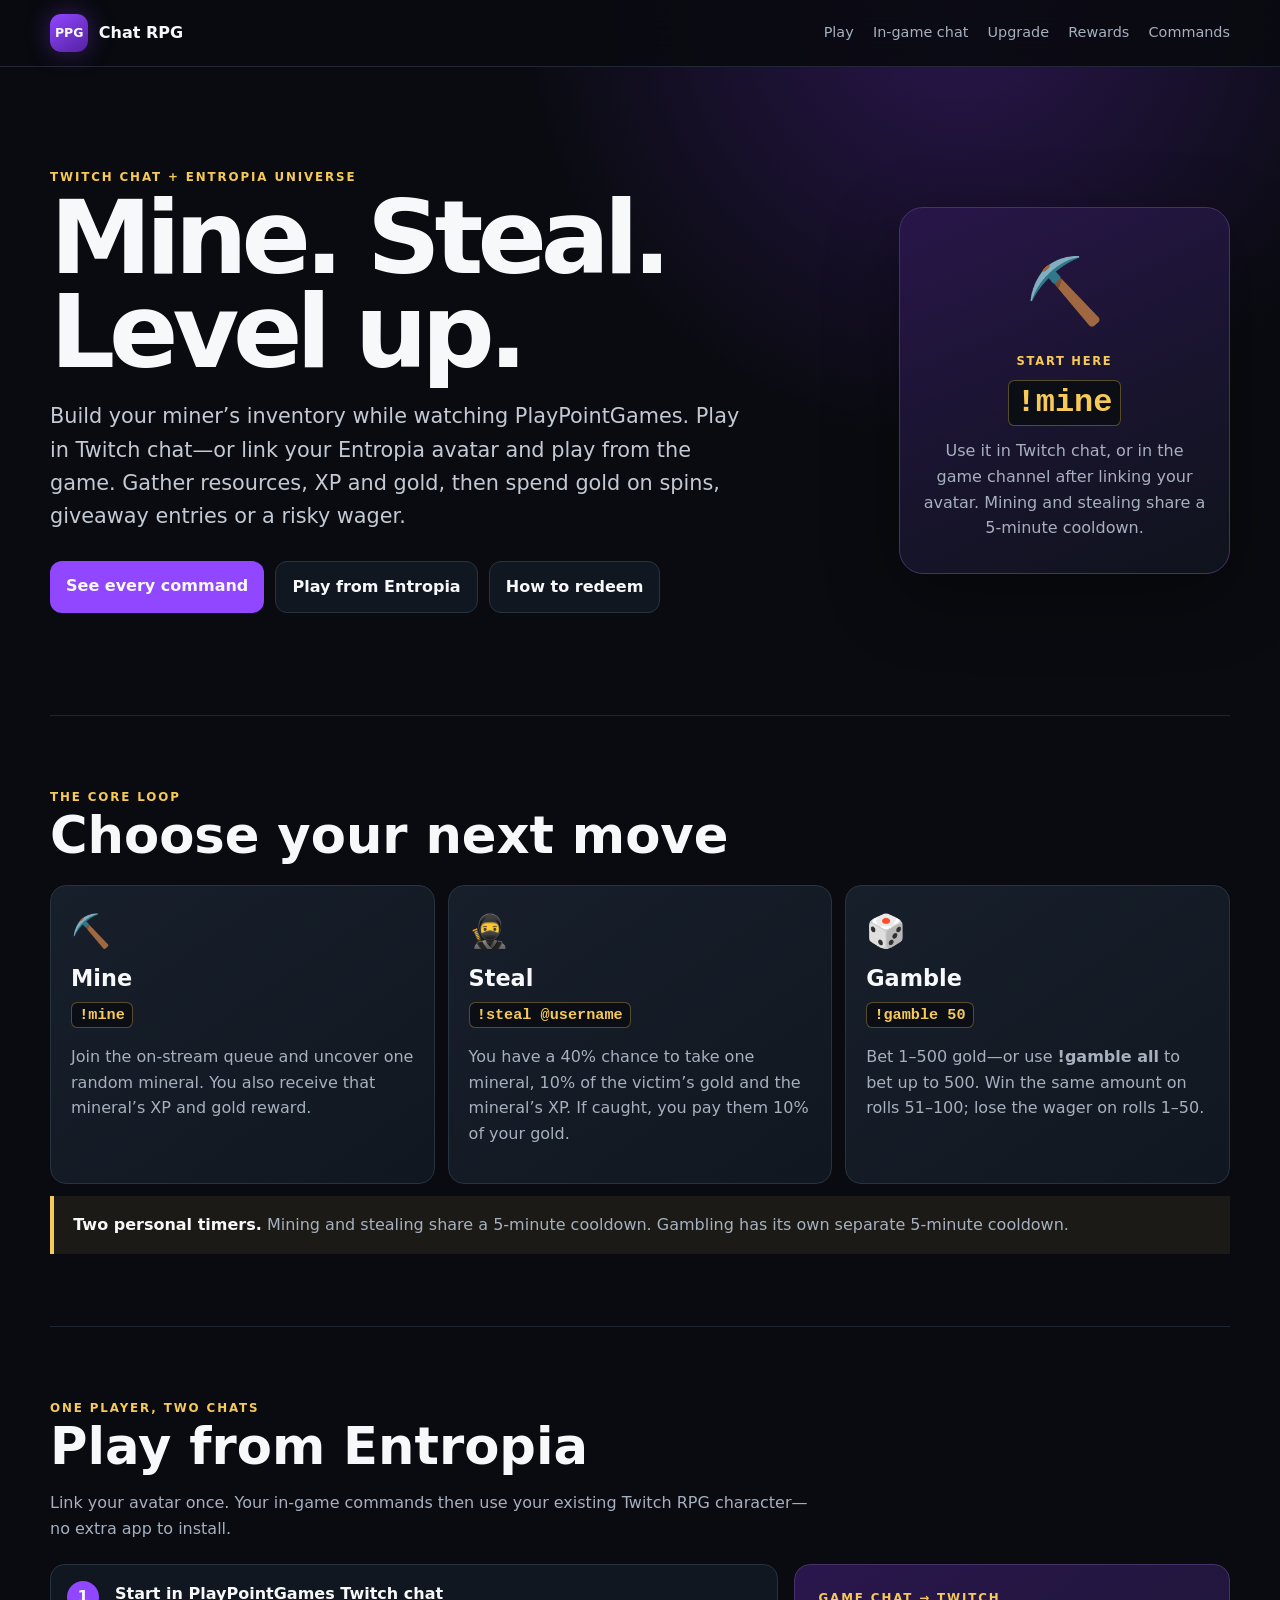
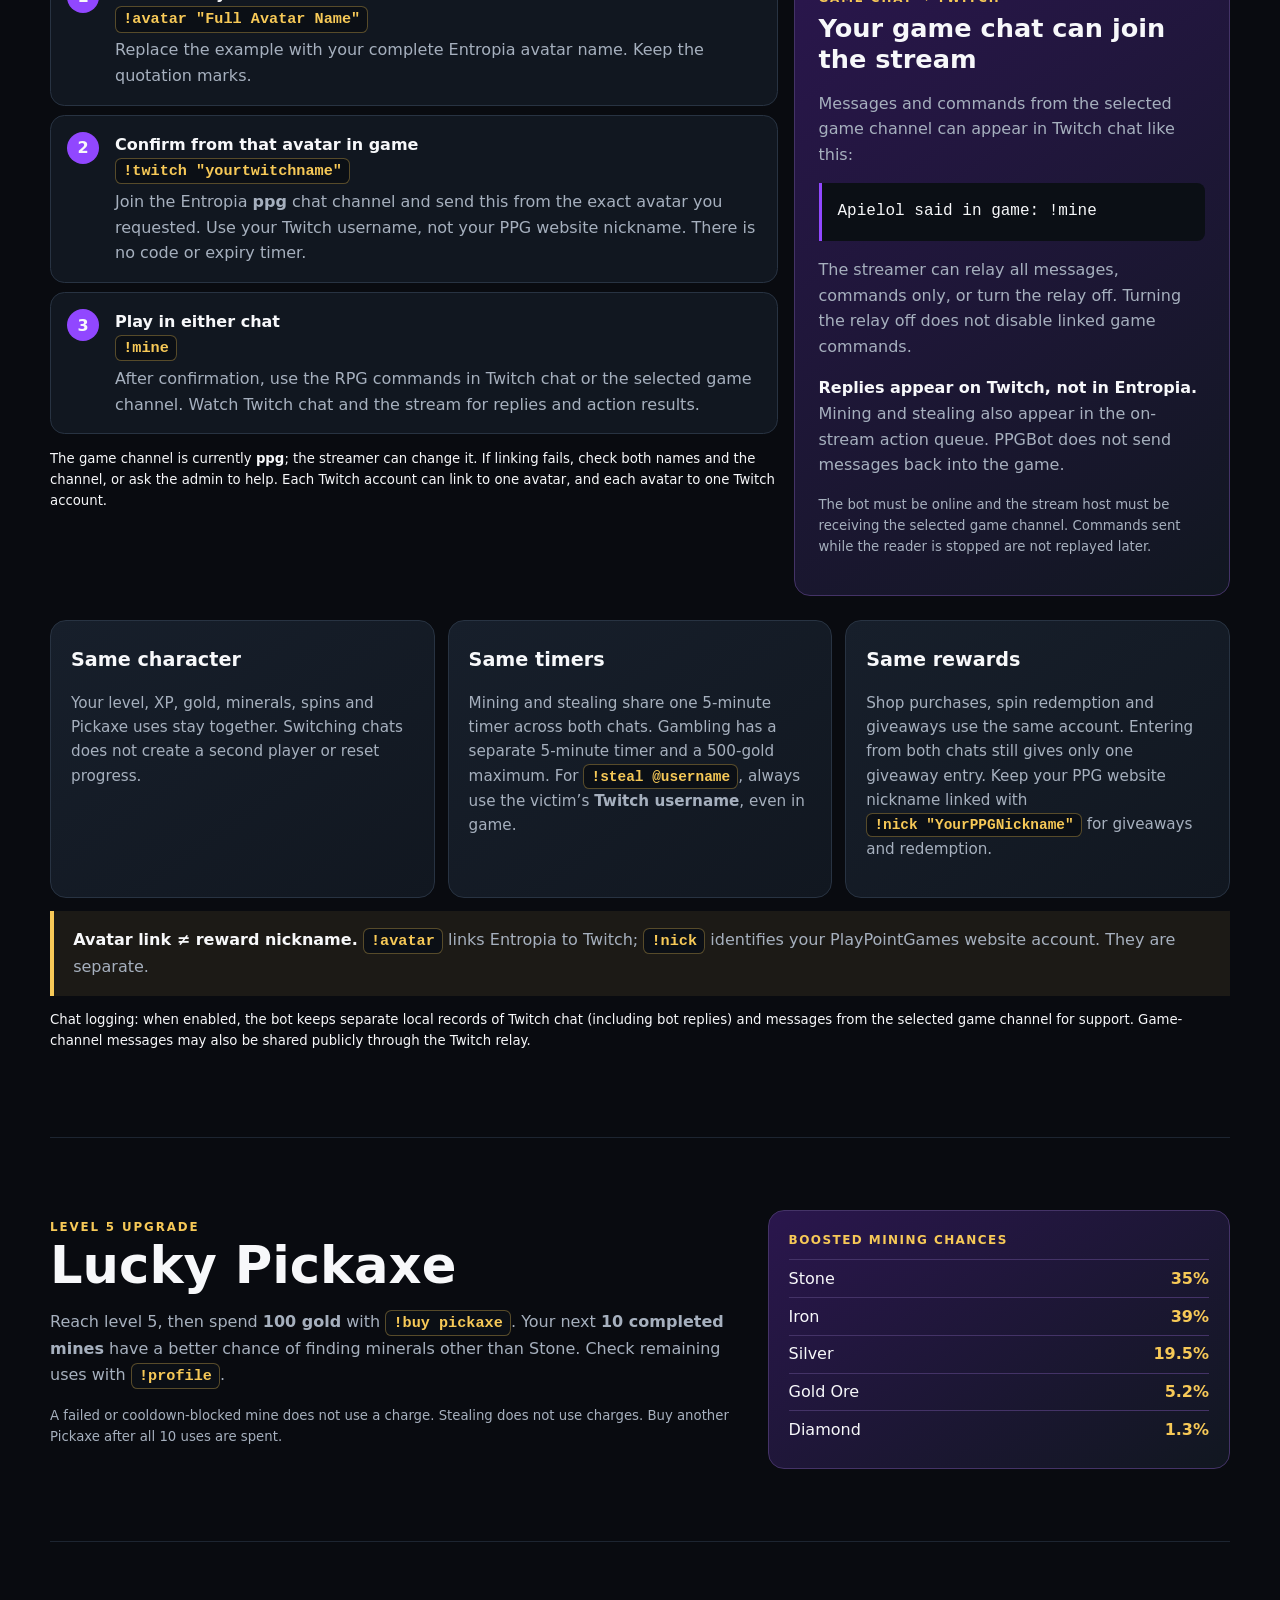
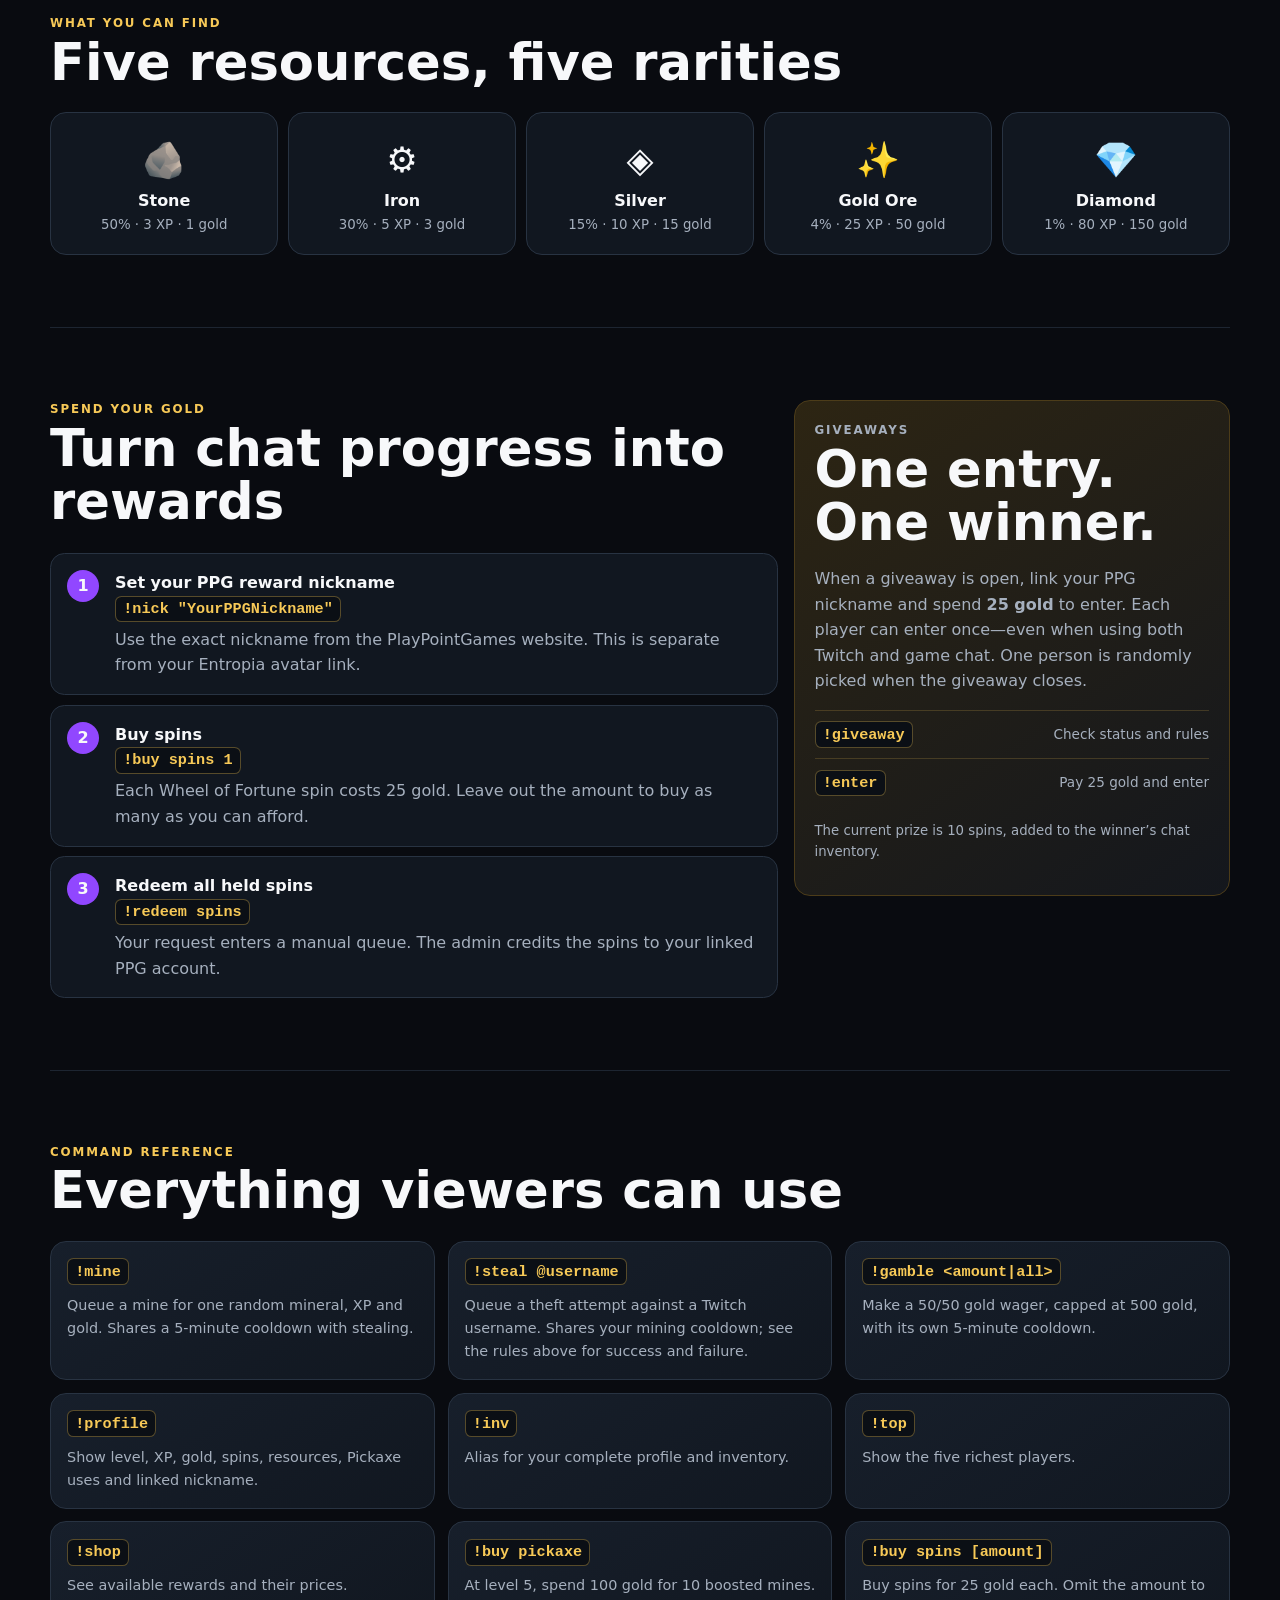
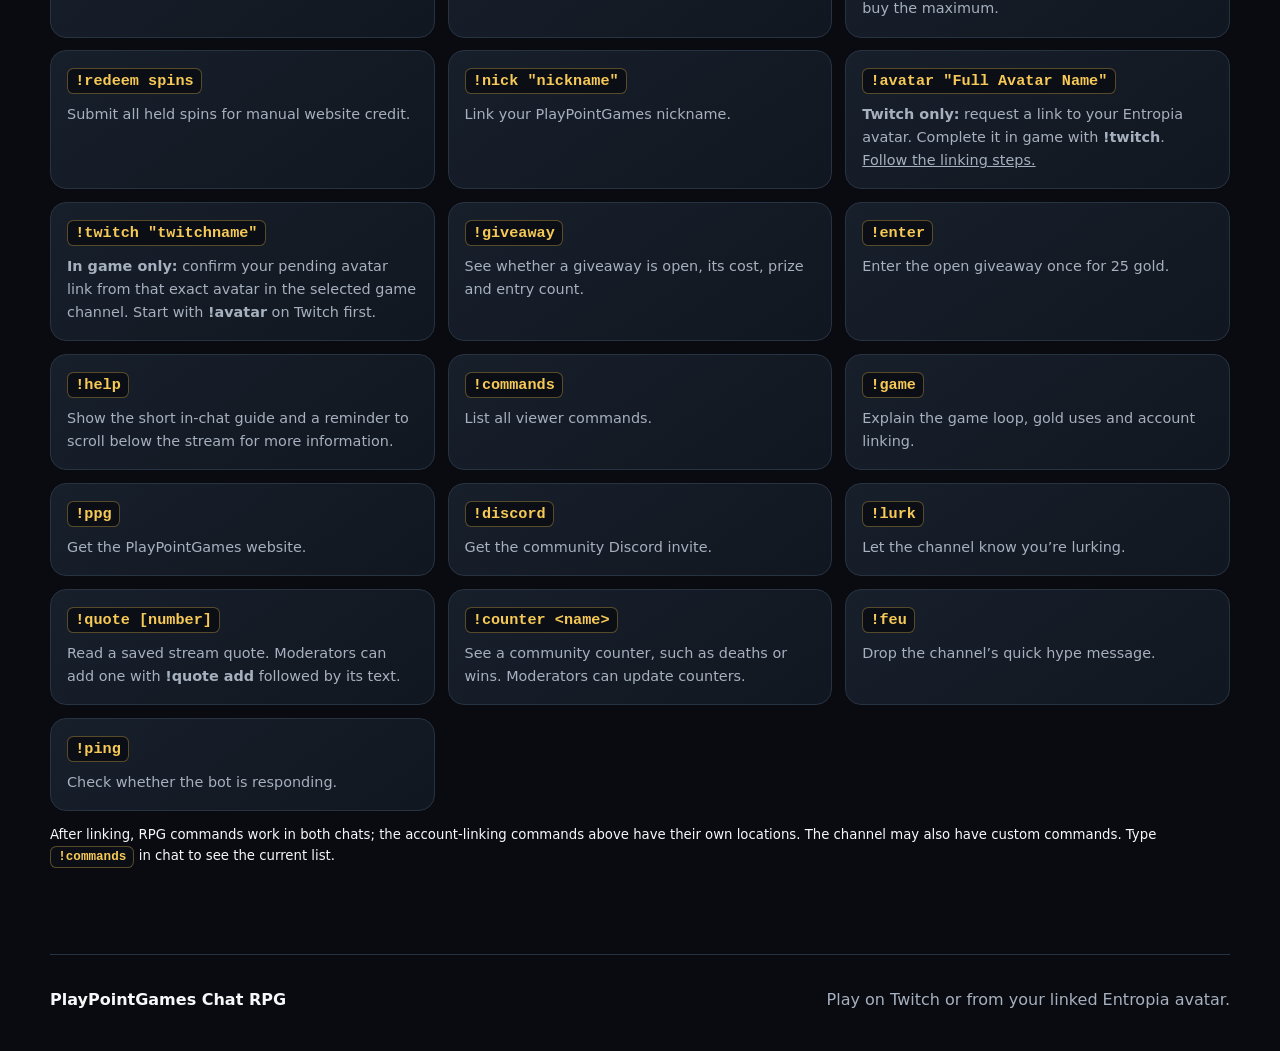
==== commit 3ca14a82: "0.3 more updates" ====
--- a/index.html
+++ b/index.html
@@ -3,28 +3,28 @@
 <head>
   <meta charset="utf-8">
   <meta name="viewport" content="width=device-width, initial-scale=1">
-  <meta name="description" content="How to play the PlayPointGames Twitch chat mining RPG: mine, steal, level up, gamble, enter giveaways, buy spins and redeem them.">
+  <meta name="description" content="Play the PlayPointGames chat RPG on Twitch or from Entropia Universe: link your avatar, mine, steal, level up, gamble, enter giveaways and redeem spins.">
   <meta name="theme-color" content="#0b0d12">
   <title>PlayPointGames Chat RPG Guide</title>
-  <link rel="stylesheet" href="./game-guide.css">
+  <link rel="stylesheet" href="./game-guide.css?v=20261002-2">
 </head>
 <body>
   <header class="site-header">
     <a class="brand" href="#top" aria-label="PlayPointGames Chat RPG home"><span class="brand-mark">PPG</span><span>Chat RPG</span></a>
-    <nav aria-label="Guide sections"><a href="#play">Play</a><a href="#upgrade">Upgrade</a><a href="#rewards">Rewards</a><a href="#commands">Commands</a></nav>
+    <nav aria-label="Guide sections"><a href="#play">Play</a><a href="#game-chat">In-game chat</a><a href="#upgrade">Upgrade</a><a href="#rewards">Rewards</a><a href="#commands">Commands</a></nav>
   </header>
 
   <main id="top">
     <section class="hero">
       <div class="hero-copy">
-        <p class="eyebrow">PLAY LIVE IN TWITCH CHAT</p>
+        <p class="eyebrow">TWITCH CHAT + ENTROPIA UNIVERSE</p>
         <h1>Mine. Steal. Level up.</h1>
-        <p class="lede">Build your miner’s inventory while watching PlayPointGames. Every action can earn resources, XP and gold—then gold becomes spins, giveaway entries or a risky wager.</p>
-        <div class="hero-actions"><a class="button primary" href="#commands">See every command</a><a class="button secondary" href="#redeem">How to redeem</a></div>
+        <p class="lede">Build your miner’s inventory while watching PlayPointGames. Play in Twitch chat—or link your Entropia avatar and play from the game. Gather resources, XP and gold, then spend gold on spins, giveaway entries or a risky wager.</p>
+        <div class="hero-actions"><a class="button primary" href="#commands">See every command</a><a class="button secondary" href="#game-chat">Play from Entropia</a><a class="button secondary" href="#redeem">How to redeem</a></div>
       </div>
       <div class="action-card" aria-label="Quick start">
         <div class="pickaxe">⛏️</div>
-        <p>START HERE</p><code>!mine</code><span>Use it in Twitch chat. Mining and stealing share a 5-minute cooldown.</span>
+        <p>START HERE</p><code>!mine</code><span>Use it in Twitch chat, or in the game channel after linking your avatar. Mining and stealing share a 5-minute cooldown.</span>
       </div>
     </section>
 
@@ -36,6 +36,35 @@
         <article><span class="icon">🎲</span><h3>Gamble</h3><code>!gamble 50</code><p>Bet 1–500 gold—or use <strong>!gamble all</strong> to bet up to 500. Win the same amount on rolls 51–100; lose the wager on rolls 1–50.</p></article>
       </div>
       <aside class="rule"><strong>Two personal timers.</strong> Mining and stealing share a 5-minute cooldown. Gambling has its own separate 5-minute cooldown.</aside>
+    </section>
+
+    <section id="game-chat" class="section game-chat-section">
+      <div class="section-heading"><p class="eyebrow">ONE PLAYER, TWO CHATS</p><h2>Play from Entropia</h2><p>Link your avatar once. Your in-game commands then use your existing Twitch RPG character—no extra app to install.</p></div>
+      <div class="split">
+        <div>
+          <ol class="steps">
+            <li><span>1</span><div><strong>Start in PlayPointGames Twitch chat</strong><code>!avatar "Full Avatar Name"</code><p>Replace the example with your complete Entropia avatar name. Keep the quotation marks.</p></div></li>
+            <li><span>2</span><div><strong>Confirm from that avatar in game</strong><code>!twitch "yourtwitchname"</code><p>Join the Entropia <strong>ppg</strong> chat channel and send this from the exact avatar you requested. Use your Twitch username, not your PPG website nickname. There is no code or expiry timer.</p></div></li>
+            <li><span>3</span><div><strong>Play in either chat</strong><code>!mine</code><p>After confirmation, use the RPG commands in Twitch chat or the selected game channel. Watch Twitch chat and the stream for replies and action results.</p></div></li>
+          </ol>
+          <p class="fine-print">The game channel is currently <strong>ppg</strong>; the streamer can change it. If linking fails, check both names and the channel, or ask the admin to help. Each Twitch account can link to one avatar, and each avatar to one Twitch account.</p>
+        </div>
+        <article class="game-chat-card">
+          <p class="eyebrow">GAME CHAT → TWITCH</p><h3>Your game chat can join the stream</h3>
+          <p>Messages and commands from the selected game channel can appear in Twitch chat like this:</p>
+          <blockquote class="relay-example">Apielol said in game: !mine</blockquote>
+          <p>The streamer can relay all messages, commands only, or turn the relay off. Turning the relay off does not disable linked game commands.</p>
+          <p><strong>Replies appear on Twitch, not in Entropia.</strong> Mining and stealing also appear in the on-stream action queue. PPGBot does not send messages back into the game.</p>
+          <p class="fine-print">The bot must be online and the stream host must be receiving the selected game channel. Commands sent while the reader is stopped are not replayed later.</p>
+        </article>
+      </div>
+      <div class="feature-grid game-chat-details">
+        <article><h3>Same character</h3><p>Your level, XP, gold, minerals, spins and Pickaxe uses stay together. Switching chats does not create a second player or reset progress.</p></article>
+        <article><h3>Same timers</h3><p>Mining and stealing share one 5-minute timer across both chats. Gambling has a separate 5-minute timer and a 500-gold maximum. For <code>!steal @username</code>, always use the victim’s <strong>Twitch username</strong>, even in game.</p></article>
+        <article><h3>Same rewards</h3><p>Shop purchases, spin redemption and giveaways use the same account. Entering from both chats still gives only one giveaway entry. Keep your PPG website nickname linked with <code>!nick "YourPPGNickname"</code> for giveaways and redemption.</p></article>
+      </div>
+      <aside class="rule"><strong>Avatar link ≠ reward nickname.</strong> <code>!avatar</code> links Entropia to Twitch; <code>!nick</code> identifies your PlayPointGames website account. They are separate.</aside>
+      <p class="fine-print">Chat logging: when enabled, the bot keeps separate local records of Twitch chat (including bot replies) and messages from the selected game channel for support. Game-channel messages may also be shared publicly through the Twitch relay.</p>
     </section>
 
     <section id="upgrade" class="section upgrade-section">
@@ -69,17 +98,20 @@
       <div>
         <p class="eyebrow">SPEND YOUR GOLD</p><h2>Turn chat progress into rewards</h2>
         <ol class="steps">
-          <li><span>1</span><div><strong>Link your account</strong><code>!nick "YourPPGNickname"</code><p>Use the exact nickname from PlayPointGames.</p></div></li>
+          <li><span>1</span><div><strong>Set your PPG reward nickname</strong><code>!nick "YourPPGNickname"</code><p>Use the exact nickname from the PlayPointGames website. This is separate from your Entropia avatar link.</p></div></li>
           <li><span>2</span><div><strong>Buy spins</strong><code>!buy spins 1</code><p>Each Wheel of Fortune spin costs 25 gold. Leave out the amount to buy as many as you can afford.</p></div></li>
           <li id="redeem"><span>3</span><div><strong>Redeem all held spins</strong><code>!redeem spins</code><p>Your request enters a manual queue. The admin credits the spins to your linked PPG account.</p></div></li>
         </ol>
       </div>
-      <article class="giveaway-card"><p class="eyebrow">GIVEAWAYS</p><h2>One entry. One winner.</h2><p>When a giveaway is open, link your PPG nickname and spend <strong>25 gold</strong> to enter. Each player can enter once. One person is randomly picked when the giveaway closes.</p><div class="command-pair"><code>!giveaway</code><span>Check status and rules</span></div><div class="command-pair"><code>!enter</code><span>Pay 25 gold and enter</span></div><p class="fine-print">The current prize is 10 spins, added to the winner’s chat inventory.</p></article>
+      <article class="giveaway-card"><p class="eyebrow">GIVEAWAYS</p><h2>One entry. One winner.</h2><p>When a giveaway is open, link your PPG nickname and spend <strong>25 gold</strong> to enter. Each player can enter once—even when using both Twitch and game chat. One person is randomly picked when the giveaway closes.</p><div class="command-pair"><code>!giveaway</code><span>Check status and rules</span></div><div class="command-pair"><code>!enter</code><span>Pay 25 gold and enter</span></div><p class="fine-print">The current prize is 10 spins, added to the winner’s chat inventory.</p></article>
     </section>
 
     <section id="commands" class="section">
       <div class="section-heading"><p class="eyebrow">COMMAND REFERENCE</p><h2>Everything viewers can use</h2></div>
       <div class="command-grid">
+        <article><code>!mine</code><p>Queue a mine for one random mineral, XP and gold. Shares a 5-minute cooldown with stealing.</p></article>
+        <article><code>!steal @username</code><p>Queue a theft attempt against a Twitch username. Shares your mining cooldown; see the rules above for success and failure.</p></article>
+        <article><code>!gamble &lt;amount|all&gt;</code><p>Make a 50/50 gold wager, capped at 500 gold, with its own 5-minute cooldown.</p></article>
         <article><code>!profile</code><p>Show level, XP, gold, spins, resources, Pickaxe uses and linked nickname.</p></article>
         <article><code>!inv</code><p>Alias for your complete profile and inventory.</p></article>
         <article><code>!top</code><p>Show the five richest players.</p></article>
@@ -88,6 +120,8 @@
         <article><code>!buy spins [amount]</code><p>Buy spins for 25 gold each. Omit the amount to buy the maximum.</p></article>
         <article><code>!redeem spins</code><p>Submit all held spins for manual website credit.</p></article>
         <article><code>!nick "nickname"</code><p>Link your PlayPointGames nickname.</p></article>
+        <article><code>!avatar "Full Avatar Name"</code><p><strong>Twitch only:</strong> request a link to your Entropia avatar. Complete it in game with <strong>!twitch</strong>. <a href="#game-chat">Follow the linking steps.</a></p></article>
+        <article><code>!twitch "twitchname"</code><p><strong>In game only:</strong> confirm your pending avatar link from that exact avatar in the selected game channel. Start with <strong>!avatar</strong> on Twitch first.</p></article>
         <article><code>!giveaway</code><p>See whether a giveaway is open, its cost, prize and entry count.</p></article>
         <article><code>!enter</code><p>Enter the open giveaway once for 25 gold.</p></article>
         <article><code>!help</code><p>Show the short in-chat guide and a reminder to scroll below the stream for more information.</p></article>
@@ -96,12 +130,15 @@
         <article><code>!ppg</code><p>Get the PlayPointGames website.</p></article>
         <article><code>!discord</code><p>Get the community Discord invite.</p></article>
         <article><code>!lurk</code><p>Let the channel know you’re lurking.</p></article>
+        <article><code>!quote [number]</code><p>Read a saved stream quote. Moderators can add one with <strong>!quote add</strong> followed by its text.</p></article>
+        <article><code>!counter &lt;name&gt;</code><p>See a community counter, such as deaths or wins. Moderators can update counters.</p></article>
         <article><code>!feu</code><p>Drop the channel’s quick hype message.</p></article>
         <article><code>!ping</code><p>Check whether the bot is responding.</p></article>
       </div>
+      <p class="fine-print">After linking, RPG commands work in both chats; the account-linking commands above have their own locations. The channel may also have custom commands. Type <code>!commands</code> in chat to see the current list.</p>
     </section>
   </main>
 
-  <footer><strong>PlayPointGames Chat RPG</strong><span>Play in Twitch chat while the stream is live.</span></footer>
+  <footer><strong>PlayPointGames Chat RPG</strong><span>Play on Twitch or from your linked Entropia avatar.</span></footer>
 </body>
 </html>
--- a/game-guide.css
+++ b/game-guide.css
@@ -1,3 +1,5 @@
 :root{color-scheme:dark;--bg:#090b10;--surface:#111720;--surface2:#171f2b;--line:#283342;--text:#f7f8fa;--muted:#a6b0be;--gold:#f7c957;--purple:#9147ff;--green:#6ee7a8;font:16px/1.6 Inter,Segoe UI,system-ui,sans-serif;scroll-behavior:smooth}*{box-sizing:border-box}body{margin:0;background:radial-gradient(circle at 75% 0,#2a164d 0,transparent 28rem),var(--bg);color:var(--text)}a{color:inherit}.site-header{position:sticky;top:0;z-index:10;display:flex;align-items:center;justify-content:space-between;padding:.85rem max(1rem,calc((100% - 1180px)/2));background:rgba(9,11,16,.9);border-bottom:1px solid rgba(40,51,66,.75);backdrop-filter:blur(16px)}.brand{display:flex;align-items:center;gap:.65rem;text-decoration:none;font-weight:800}.brand-mark{display:grid;place-items:center;width:2.4rem;height:2.4rem;border-radius:.7rem;background:linear-gradient(145deg,var(--purple),#5321a0);font-size:.78rem;box-shadow:0 0 24px rgba(145,71,255,.35)}nav{display:flex;gap:1.2rem}nav a{color:var(--muted);font-size:.9rem;text-decoration:none}nav a:hover{color:var(--text)}main{width:min(1180px,calc(100% - 2rem));margin:auto}.hero{min-height:72vh;display:grid;grid-template-columns:minmax(0,1.4fr) minmax(260px,.6fr);align-items:center;gap:clamp(2rem,6vw,6rem);padding:5rem 0}.eyebrow{margin:0;color:var(--gold);font-size:.74rem;font-weight:850;letter-spacing:.16em}.hero h1{max-width:800px;margin:.25rem 0 1rem;font-size:clamp(3rem,8vw,6.8rem);line-height:.92;letter-spacing:-.06em}.lede{max-width:710px;color:#c3cad4;font-size:clamp(1.05rem,2vw,1.3rem)}.hero-actions{display:flex;gap:.7rem;margin-top:1.7rem}.button{padding:.78rem 1rem;border-radius:.75rem;text-decoration:none;font-weight:800}.button.primary{background:var(--purple)}.button.secondary{border:1px solid var(--line);background:var(--surface)}.action-card{display:flex;flex-direction:column;align-items:center;padding:2rem 1.4rem;border:1px solid #443367;border-radius:1.5rem;background:linear-gradient(155deg,rgba(42,22,77,.88),rgba(15,20,28,.95));box-shadow:0 22px 70px rgba(0,0,0,.35)}.pickaxe{font-size:4rem}.action-card p{margin:.6rem 0;color:var(--gold);font-size:.72rem;font-weight:850;letter-spacing:.15em}.action-card code{font-size:2rem}.action-card span{margin-top:.8rem;color:var(--muted);text-align:center}.section{padding:4.5rem 0;border-top:1px solid rgba(40,51,66,.65)}.section-heading{margin-bottom:1.4rem}.section h2{margin:.15rem 0;font-size:clamp(2rem,4vw,3.2rem);line-height:1.05}.feature-grid,.command-grid{display:grid;grid-template-columns:repeat(3,minmax(0,1fr));gap:.8rem}.feature-grid article,.command-grid article,.giveaway-card{padding:1.25rem;border:1px solid var(--line);border-radius:1rem;background:linear-gradient(145deg,var(--surface2),var(--surface))}.feature-grid h3{margin:.25rem 0;font-size:1.4rem}.feature-grid p,.command-grid p,.giveaway-card p{color:var(--muted)}.icon{font-size:2rem}code{display:inline-block;padding:.2rem .45rem;border:1px solid rgba(247,201,87,.32);border-radius:.4rem;background:#0b0f15;color:var(--gold);font:700 .95em Consolas,monospace}.rule{margin-top:.8rem;padding:1rem 1.2rem;border-left:4px solid var(--gold);background:rgba(247,201,87,.08);color:var(--muted)}.rule strong{color:var(--text)}.mineral-row{display:grid;grid-template-columns:repeat(5,minmax(0,1fr));gap:.6rem}.mineral-row article{display:flex;flex-direction:column;align-items:center;padding:1.2rem .7rem;border:1px solid var(--line);border-radius:1rem;background:var(--surface);text-align:center}.mineral-row span{font-size:2.2rem}.mineral-row small{color:var(--muted)}.split{display:grid;grid-template-columns:minmax(0,1.25fr) minmax(300px,.75fr);gap:1rem}.steps{display:grid;gap:.6rem;margin:1.5rem 0 0;padding:0;list-style:none}.steps li{display:flex;gap:1rem;padding:1rem;border:1px solid var(--line);border-radius:.9rem;background:var(--surface)}.steps li>span{display:grid;place-items:center;flex:0 0 2rem;height:2rem;border-radius:50%;background:var(--purple);font-weight:900}.steps strong,.steps code{display:block;width:max-content}.steps p{margin:.3rem 0 0;color:var(--muted)}.giveaway-card{align-self:start;border-color:#4c3c19;background:linear-gradient(145deg,#2d2513,#14171d)}.command-pair{display:flex;align-items:center;justify-content:space-between;gap:.6rem;padding:.65rem 0;border-top:1px solid rgba(247,201,87,.18)}.command-pair span{color:var(--muted);font-size:.85rem}.fine-print{font-size:.83rem}.command-grid article{padding:1rem}.command-grid p{margin:.55rem 0 0;font-size:.9rem}footer{display:flex;justify-content:space-between;gap:1rem;width:min(1180px,calc(100% - 2rem));margin:auto;padding:2rem 0 3rem;border-top:1px solid var(--line);color:var(--muted)}footer strong{color:var(--text)}@media(max-width:800px){.hero,.split{grid-template-columns:1fr}.hero{padding:3.5rem 0}.action-card{max-width:420px}.feature-grid,.command-grid{grid-template-columns:1fr 1fr}.mineral-row{grid-template-columns:repeat(2,1fr)}nav{display:none}}@media(max-width:520px){main{width:min(100% - 1rem,1180px)}.feature-grid,.command-grid{grid-template-columns:1fr}.hero h1{font-size:3.4rem}.hero-actions{align-items:stretch;flex-direction:column}.button{text-align:center}.mineral-row{grid-template-columns:1fr 1fr}.site-header{padding:.7rem}.command-pair{align-items:flex-start;flex-direction:column}footer{flex-direction:column}}
-.panel-view{background:linear-gradient(165deg,#171023,#090b10);font-size:14px}.panel-view main{width:100%;max-width:318px;min-height:496px;padding:10px}.panel-view header{display:flex;align-items:center;gap:9px;margin-bottom:9px}.panel-view header .brand-mark{flex:0 0 38px}.panel-view h1{margin:0;font-size:1.25rem;line-height:1}.panel-actions{display:grid;grid-template-columns:1fr 1fr;gap:6px}.panel-actions article{min-height:82px;padding:8px;border:1px solid var(--line);border-radius:9px;background:rgba(17,23,32,.9)}.panel-actions p{margin:5px 0 0;color:var(--muted);font-size:.76rem;line-height:1.25}.panel-actions code{font-size:.77rem}.panel-reward,.panel-giveaway{display:grid;gap:4px;margin-top:7px;padding:8px;border:1px solid #443367;border-radius:9px;background:rgba(42,22,77,.4)}.panel-giveaway{border-color:#5a481c;background:rgba(66,52,18,.35)}.panel-reward code,.panel-giveaway code{width:max-content;font-size:.75rem}.panel-reward strong,.panel-giveaway strong{font-size:.86rem}.panel-giveaway span{color:var(--muted);font-size:.73rem}.panel-link{display:block;margin-top:7px;padding:7px;border-radius:8px;background:var(--purple);text-align:center;text-decoration:none;font-weight:800;font-size:.8rem}
-.upgrade-section{display:grid;grid-template-columns:minmax(0,1.2fr) minmax(250px,.8fr);gap:1.5rem;align-items:center}.upgrade-section>div>p:not(.eyebrow){color:var(--muted)}.upgrade-card{padding:1.25rem;border:1px solid #443367;border-radius:1rem;background:linear-gradient(145deg,#2a164d,var(--surface))}.upgrade-card>strong{display:block;margin-bottom:.6rem;color:var(--gold);font-size:.75rem;letter-spacing:.12em}.upgrade-card>div{display:flex;justify-content:space-between;gap:1rem;padding:.35rem 0;border-top:1px solid #443367}.upgrade-card b{color:var(--gold)}.panel-upgrade{display:grid;gap:3px;margin-top:7px;padding:8px;border:1px solid #443367;border-radius:9px;background:rgba(42,22,77,.4)}.panel-upgrade strong{font-size:.86rem}.panel-upgrade span{color:var(--muted);font-size:.73rem}.panel-upgrade code{width:max-content;font-size:.75rem}@media(max-width:800px){.upgrade-section{grid-template-columns:1fr}}
+.upgrade-section{display:grid;grid-template-columns:minmax(0,1.2fr) minmax(250px,.8fr);gap:1.5rem;align-items:center}.upgrade-section>div>p:not(.eyebrow){color:var(--muted)}.upgrade-card{padding:1.25rem;border:1px solid #443367;border-radius:1rem;background:linear-gradient(145deg,#2a164d,var(--surface))}.upgrade-card>strong{display:block;margin-bottom:.6rem;color:var(--gold);font-size:.75rem;letter-spacing:.12em}.upgrade-card>div{display:flex;justify-content:space-between;gap:1rem;padding:.35rem 0;border-top:1px solid #443367}.upgrade-card b{color:var(--gold)}@media(max-width:800px){.upgrade-section{grid-template-columns:1fr}}
+.hero-actions{flex-wrap:wrap}code{max-width:100%;white-space:normal;overflow-wrap:anywhere}.steps li>div{min-width:0}.steps strong,.steps code{max-width:100%}.steps p strong{display:inline;width:auto}[id]{scroll-margin-top:5rem}.game-chat-section .section-heading>p:not(.eyebrow){max-width:760px;color:var(--muted)}.game-chat-section .steps{margin-top:0}.game-chat-card{align-self:start;padding:1.5rem;border:1px solid #443367;border-radius:1rem;background:linear-gradient(145deg,#2a164d,var(--surface))}.game-chat-card h3{margin:.35rem 0;font-size:1.6rem;line-height:1.2}.game-chat-card p{color:var(--muted)}.game-chat-card .eyebrow{color:var(--gold)}.game-chat-card strong{color:var(--text)}.relay-example{margin:1rem 0;padding:1rem;border-left:3px solid var(--purple);border-radius:0 .5rem .5rem 0;background:#0b0f15;color:var(--text);font-family:Consolas,monospace;overflow-wrap:anywhere}.game-chat-details{margin-top:1.5rem}.game-chat-details h3{font-size:1.2rem}.game-chat-details p{font-size:.95rem}
+.game-chat-section .split>*{min-width:0}
+.game-chat-section .steps{grid-template-columns:minmax(0,1fr)}
